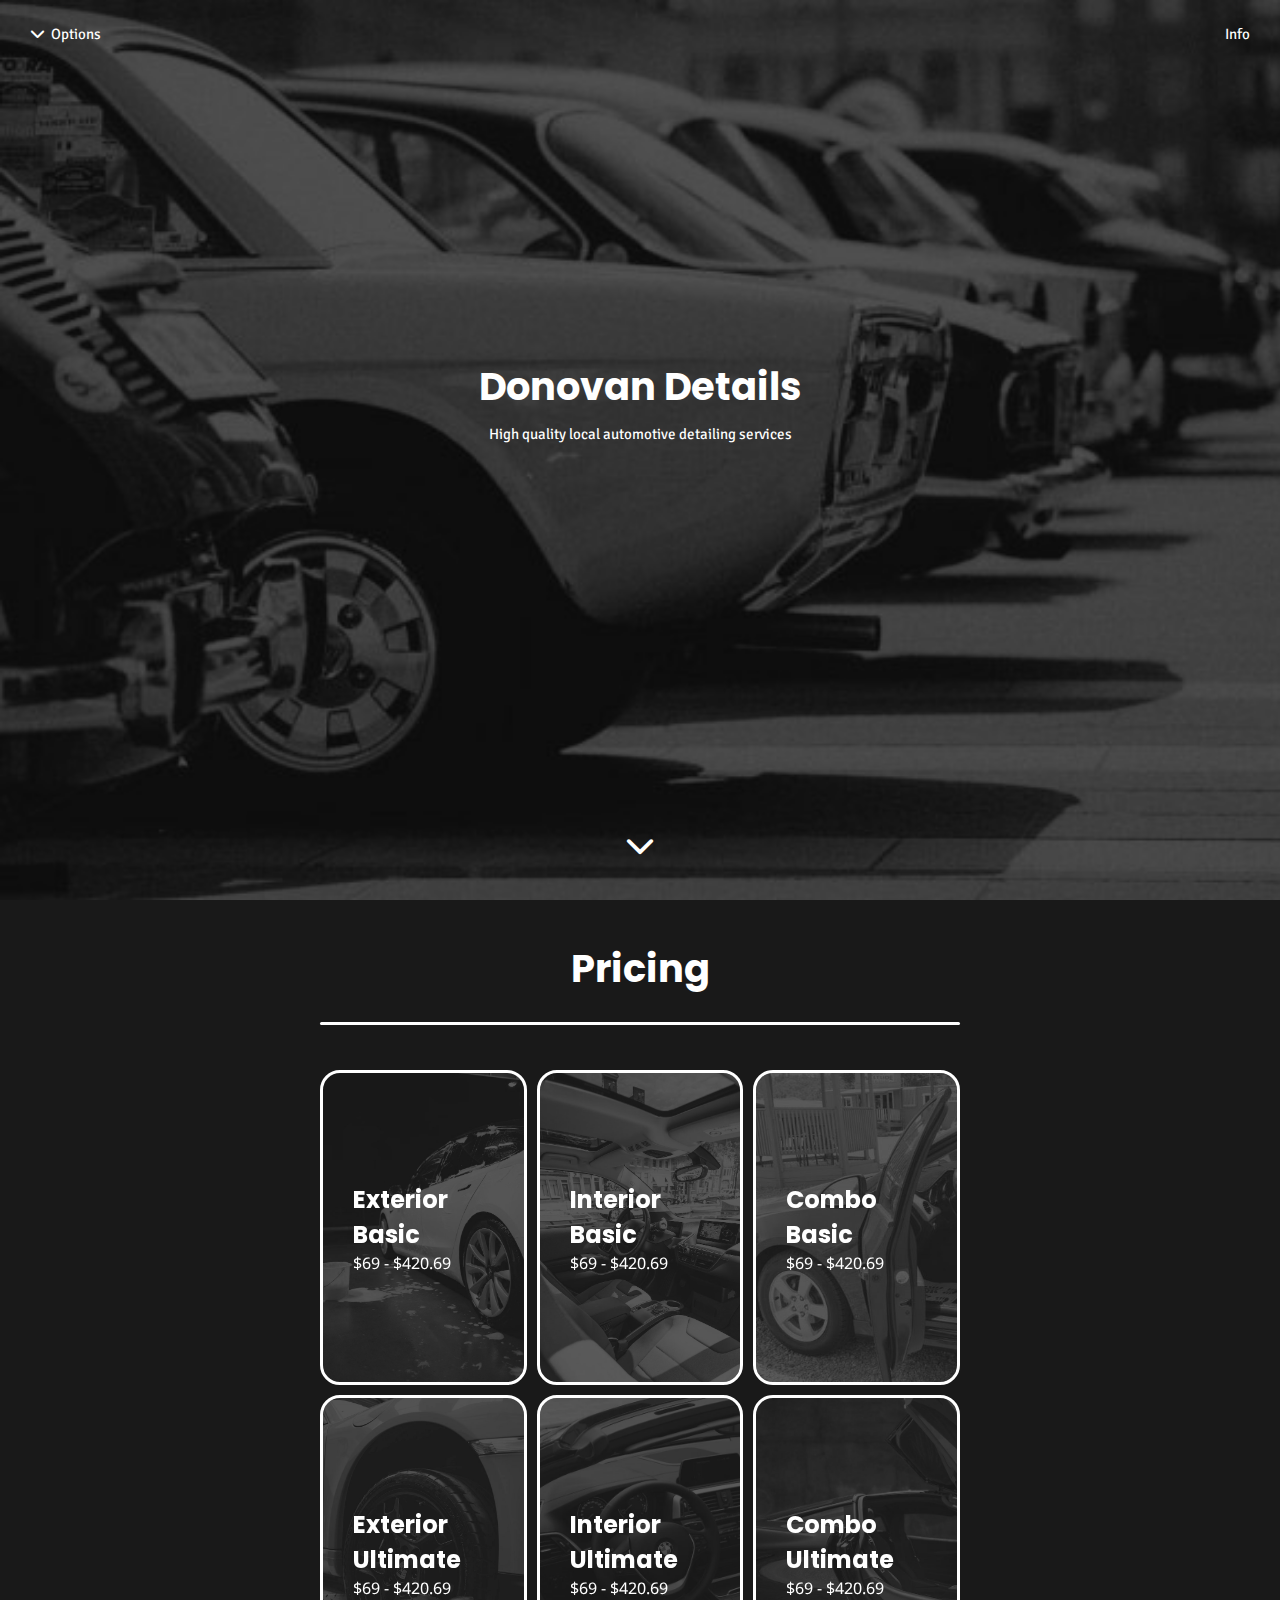
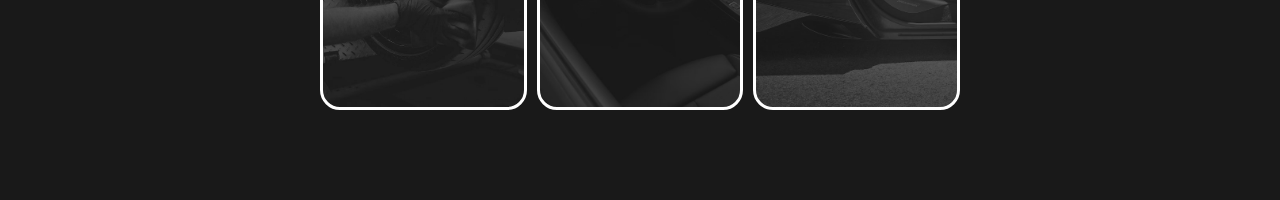
==== index.html @ 8e9cc40d "yuh" ====
<!DOCTYPE html>
        <html lang="en">
            <head>
                <meta charset="UTF-8">
                <meta http-equiv="X-UA-Compatible" content="IE=edge">
                <meta name="viewport" content="width=device-width, initial-scale=1.0">
                <link rel="stylesheet" href="style.css">
                <link href="/fontawesome/css/fontawesome.css" rel="stylesheet">
                <link href="/fontawesome/css/solid.css" rel="stylesheet">
                <script src="main.js"></script>
                <script src="index.js" defer></script>
                <title>Donovan Details</title>
            </head>
            <body>
                <div class="banner">
                    <nav>
                        <h3 id="optionsdd"><a href=""><i class="fas fa-chevron-down"></i>Options</a>
                        
                        </h3>
                        <h3><a href="">Info</a></h3>
                    </nav>
                    <div class="title">
                        <h1><span>D</span><span>o</span><span>n</span><span>o</span><span>v</span><span>a</span><span>n</span> <span>D</span><span>e</span><span>t</span><span>a</span><span>i</span><span>l</span><span>s</span></h1>
                        <h3><span>High quality local automotive detailing services</span></h3>
                    </div>
                    <i id="scrolldown" class="downarrow fas fa-chevron-down"></i>
                </div>
                <div id="price" class="pricing">
                    <h1><span>P</span><span>r</span><span>i</span><span>c</span><span>i</span><span>n</span><span>g</span></h1>
                    <div class="line"></div>
                    <div class="options">
                        <span onclick="transitionToPage('optionpages/eb.html')" style="background-image: url('assets/eb.jpg'); background-size: cover;">
                            <h2>Exterior Basic</h2>
                            <p>$69 - $420.69</p>
                        </span>
                        <span onclick="transitionToPage('optionpages/ib.html')" style="background-image: url('assets/ib.jpg'); background-size: cover;">
                            <h2>Interior Basic</h2>
                            <p>$69 - $420.69</p>
                        </span>
                        <span onclick="transitionToPage('optionpages/cb.html')" style="background-image: url('assets/cb.jpg'); background-size: cover;">
                            <h2>Combo Basic</h2>
                            <p>$69 - $420.69</p>
                        </span>   
                        <span onclick="transitionToPage('optionpages/eu.html')" style="background-image: url('assets/eu.jpg'); background-size: cover;">
                            <h2>Exterior Ultimate</h2>
                            <p>$69 - $420.69</p>
                        </span>
                        <span onclick="transitionToPage('optionpages/iu.html')" style="background-image: url('assets/iu.jpg'); background-size: cover;">
                            <h2>Interior Ultimate</h2>
                            <p>$69 - $420.69</p>
                        </span>                   
                        <span onclick="transitionToPage('optionpages/cu.html')" style="background-image: url('assets/cu.jpg'); background-size: cover;">
                            <h2>Combo Ultimate</h2>
                            <p>$69 - $420.69</p>
                        </span>
                    </div>
                </div>
                <div id="mousefollow"></div>
            </body>
        </html>
---- style.css ----
@import url('https://fonts.googleapis.com/css2?family=Noto+Sans&family=Poppins:wght@700&family=Signika+Negative&display=swap');

:root{
    --background: #191919;
    --hover-accent: #912727;
    --primary-accent: #FFFFFF
}

*{
    margin:0px;
    padding:0px;
}
body{
    margin: 0px;
    padding: 0px;
    background-color: var(--background);
    opacity: 0;
    transition: opacity .1s;
}
nav{
    position: absolute;
    top: 0;
    display: flex;
    flex-direction: row;
    justify-content: space-between;
    width: 100%;
    padding: 25px 30px;
    box-sizing: border-box;
}
.banner{
    display: flex;
    justify-content: center;
    align-items: center;
    text-align: center;
    height: 100vh;
    background-image: url("assets/background.jpg");
    background-size: cover;
}
.title{
    display: grid;
    row-gap: 10px;
    margin-bottom: 100px;
    padding: 0px 40px;
}
.downarrow{
    position: absolute;
    bottom: 40px;
    font-size: 30px;
    color: var(--primary-accent);
    transition: .2s;
}
.downarrow:hover{
    font-size: 35px;
    color: var(--hover-accent);
    cursor: pointer;
}
h1{
    font-family: 'Poppins', sans-serif;
    font-weight: 700;
    color: var(--primary-accent);
    font-size: clamp(33px,3vw,69px);
    text-align: center;
    cursor: default;
    user-select: none;
}
span{
    transition: .2s;
    cursor: default;
}
span:hover{
    color: var(--hover-accent);
}
h2{
    color: var(--primary-accent);
    font-family: 'Poppins', sans-serif;
    cursor: default;
    font-weight: 700;
}
h3{
    color: var(--primary-accent);
    font-family: 'Signika Negative', sans-serif;
    font-weight: 400;
    font-size: clamp(15px,1vw,19px);
    cursor: default;
}
p{
    color: var(--primary-accent);
    font-family: 'Noto Sans', sans-serif;
    font-weight: 400;
}
.pricing{
    height: 100vh;
    padding: 40px 0px;
    box-sizing: border-box;
}

.line{
    background-color: var(--primary-accent);
    border-radius: 5px;
    height: 3px;
    width: clamp(250px,50vw,1000px);
    margin: 45px auto;
    margin-top: 25px;
    transition: .2s;
}
.line:hover{
    background-color: var(--hover-accent);
}
.options{
    box-sizing: border-box;
    height: auto;
    margin: auto;
    width: clamp(250px,50vw,920px);
    padding: 0px 0px;
    display: grid;
    grid: 35vh 35vh / auto auto auto;
    row-gap: 10px;
    column-gap: 10px;
    color: var(--primary-accent);
}
.options > span{
    transition: .2s;
    display: flex;
    flex-direction: column;
    justify-content: center;
    align-items: left;
    border-radius: 20px;
    cursor: pointer;
    border-color: var(--primary-accent);
    background-clip: padding-box;
    border-width: 3px;
    border-style: solid;
    padding: 30px;
    text-decoration: none;
    filter: saturate(0%);
}

.options > span:hover{
    border-color: var(--hover-accent);
    filter: saturate(100%)
}
.options:hover span:not(:hover){
    filter: brightness(80%) saturate(0%);
    border-color: #777777;
}

@media only screen and (max-width: 1010px) {
    .options {
        grid: 35vh 35vh 35vh 35vh 35vh 35vh / auto;
        margin-bottom: 40px;
    }
}

.options > span > *{
    display: block;
    text-align: left;
    user-select: none;
}

#optionsdd > * > *{
    padding-right: 6px;
}

a{
    color: var(--primary-accent);
    text-decoration: none;
}
---- fontawesome/css/solid.css ----
/*!
 * Font Awesome Free 6.4.0 by @fontawesome - https://fontawesome.com
 * License - https://fontawesome.com/license/free (Icons: CC BY 4.0, Fonts: SIL OFL 1.1, Code: MIT License)
 * Copyright 2023 Fonticons, Inc.
 */
:root, :host {
  --fa-style-family-classic: 'Font Awesome 6 Free';
  --fa-font-solid: normal 900 1em/1 'Font Awesome 6 Free'; }

@font-face {
  font-family: 'Font Awesome 6 Free';
  font-style: normal;
  font-weight: 900;
  font-display: block;
  src: url("../webfonts/fa-solid-900.woff2") format("woff2"), url("../webfonts/fa-solid-900.ttf") format("truetype"); }

.fas,
.fa-solid {
  font-weight: 900; }
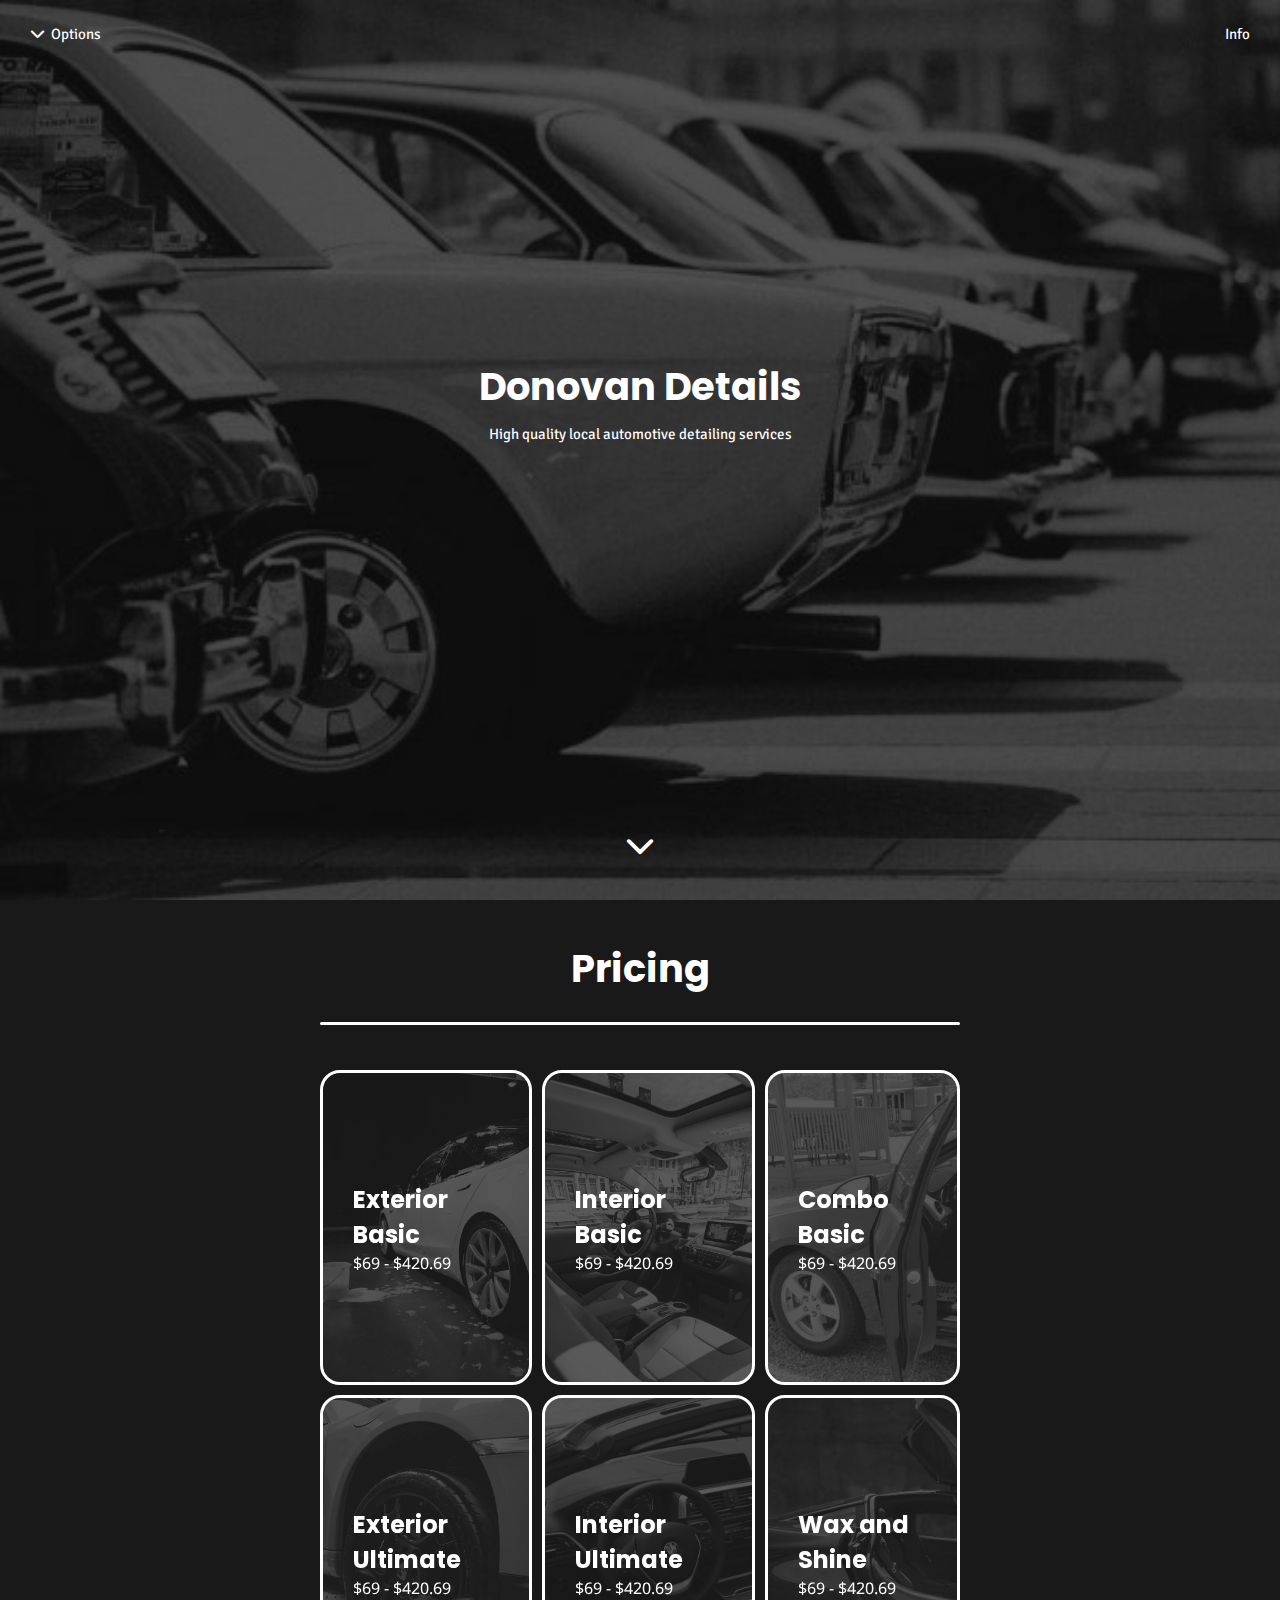
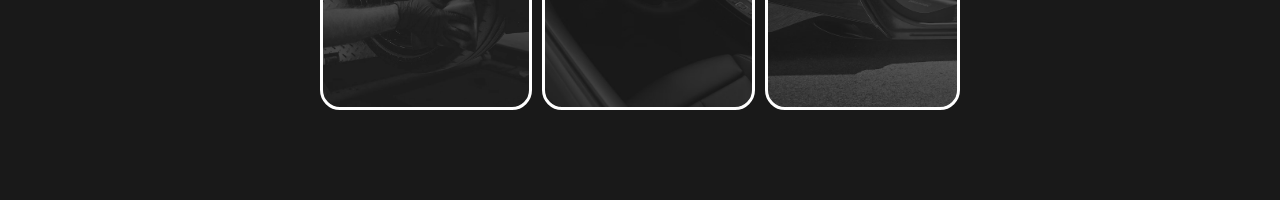
==== commit 07ca6459: "yuh" ====
--- a/index.html
+++ b/index.html
@@ -50,7 +50,7 @@
                             <p>$69 - $420.69</p>
                         </span>                   
                         <span onclick="transitionToPage('optionpages/cu.html')" style="background-image: url('assets/cu.jpg'); background-size: cover;">
-                            <h2>Combo Ultimate</h2>
+                            <h2>Wax and Shine</h2>
                             <p>$69 - $420.69</p>
                         </span>
                     </div>
--- a/style.css
+++ b/style.css
@@ -88,6 +88,13 @@
     font-family: 'Noto Sans', sans-serif;
     font-weight: 400;
 }
+li{
+    color: var(--primary-accent);
+    font-family: 'Noto Sans', sans-serif;
+    font-weight: 400;
+    text-indent: 5px;
+    margin-left: 25px;
+}
 .pricing{
     height: 100vh;
     padding: 40px 0px;
@@ -165,3 +172,10 @@
     color: var(--primary-accent);
     text-decoration: none;
 }
+img{
+    width: 35vw;
+    padding: 10px 0px;
+}
+.content{
+    line-height: 40px;
+}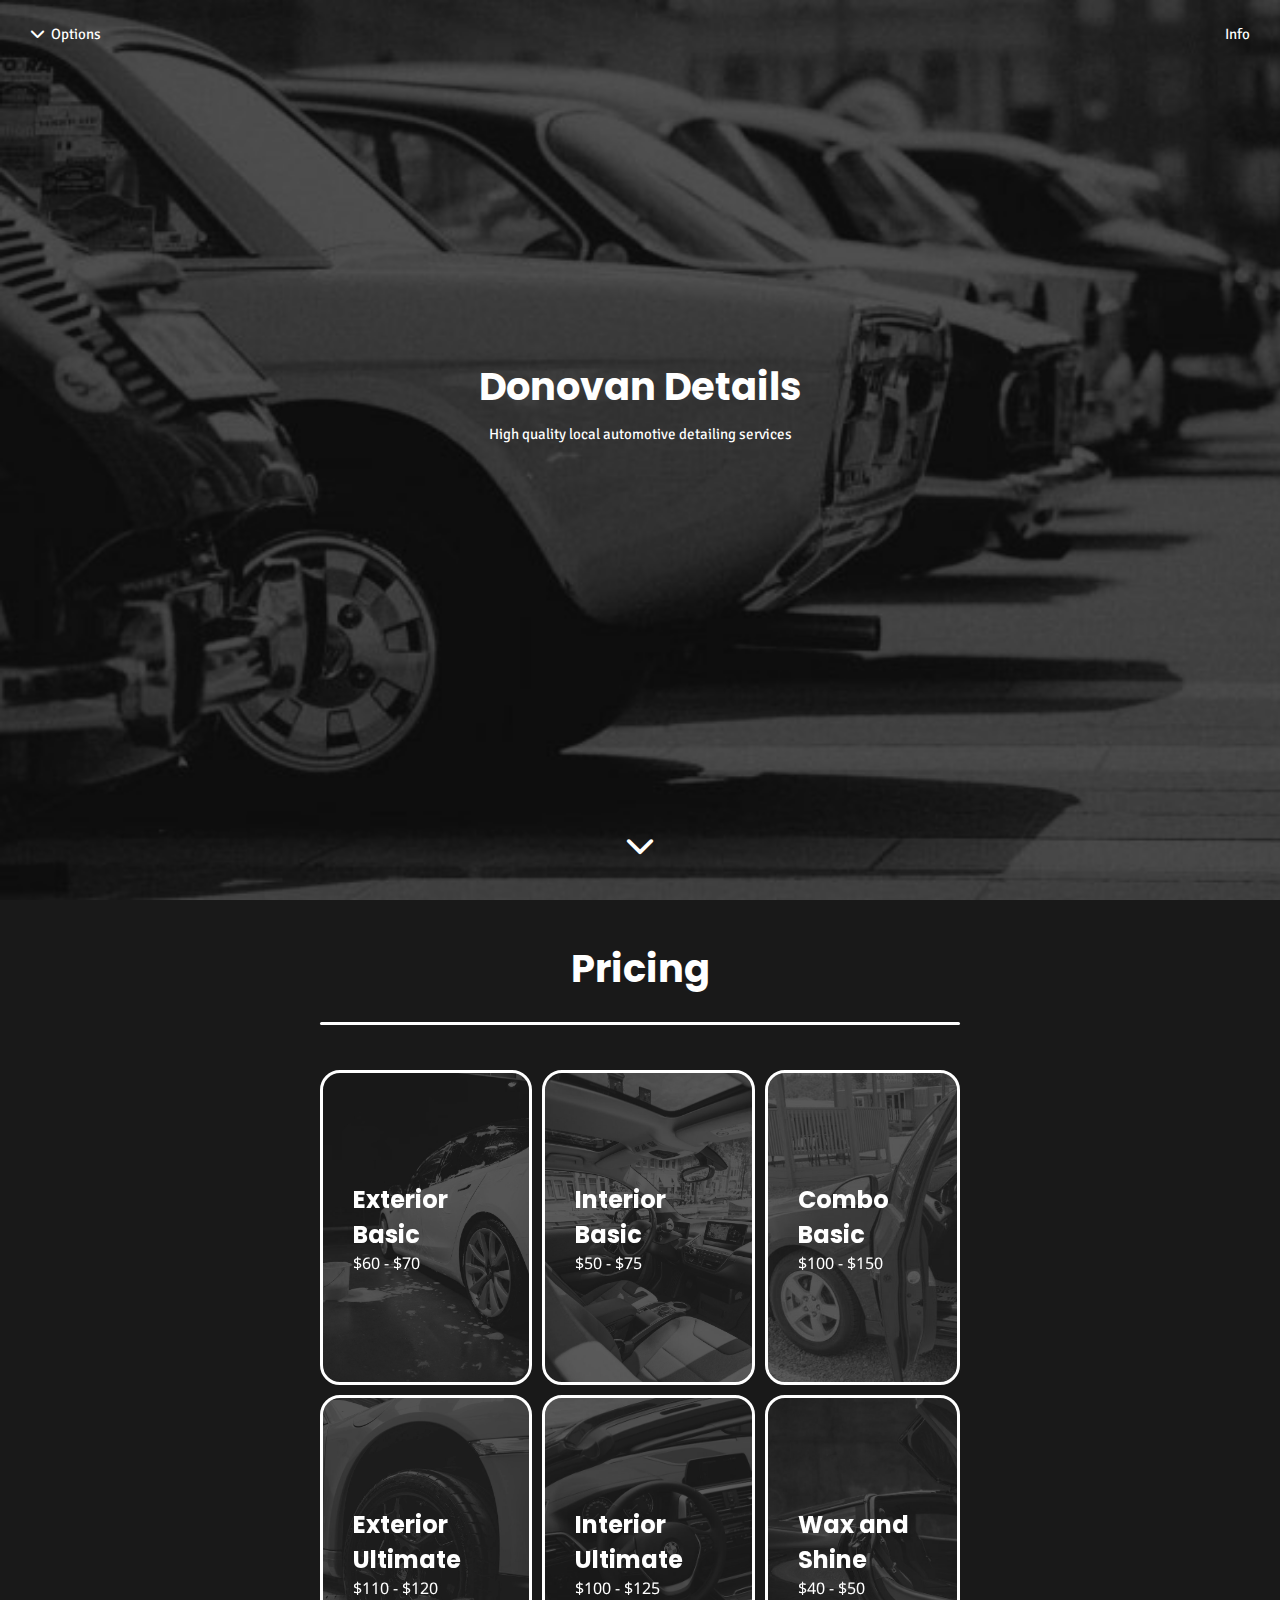
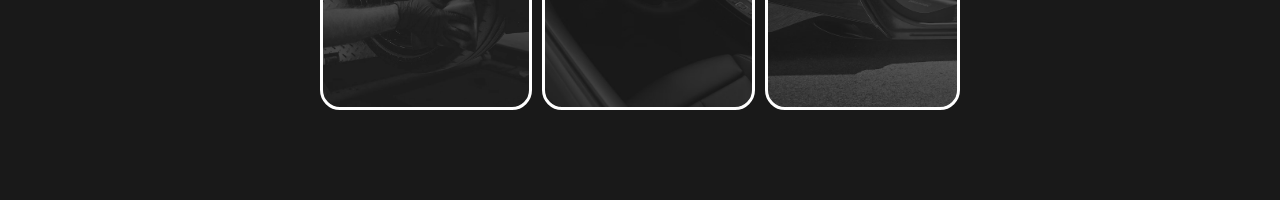
==== commit a51f96f6: "Update index.html" ====
--- a/index.html
+++ b/index.html
@@ -31,30 +31,30 @@
                     <div class="options">
                         <span onclick="transitionToPage('optionpages/eb.html')" style="background-image: url('assets/eb.jpg'); background-size: cover;">
                             <h2>Exterior Basic</h2>
-                            <p>$69 - $420.69</p>
+                            <p>$60 - $70</p>
                         </span>
                         <span onclick="transitionToPage('optionpages/ib.html')" style="background-image: url('assets/ib.jpg'); background-size: cover;">
                             <h2>Interior Basic</h2>
-                            <p>$69 - $420.69</p>
+                            <p>$50 - $75</p>
                         </span>
                         <span onclick="transitionToPage('optionpages/cb.html')" style="background-image: url('assets/cb.jpg'); background-size: cover;">
                             <h2>Combo Basic</h2>
-                            <p>$69 - $420.69</p>
+                            <p>$100 - $150</p>
                         </span>   
                         <span onclick="transitionToPage('optionpages/eu.html')" style="background-image: url('assets/eu.jpg'); background-size: cover;">
                             <h2>Exterior Ultimate</h2>
-                            <p>$69 - $420.69</p>
+                            <p>$110 - $120</p>
                         </span>
                         <span onclick="transitionToPage('optionpages/iu.html')" style="background-image: url('assets/iu.jpg'); background-size: cover;">
                             <h2>Interior Ultimate</h2>
-                            <p>$69 - $420.69</p>
+                            <p>$100 - $125</p>
                         </span>                   
                         <span onclick="transitionToPage('optionpages/cu.html')" style="background-image: url('assets/cu.jpg'); background-size: cover;">
                             <h2>Wax and Shine</h2>
-                            <p>$69 - $420.69</p>
+                            <p>$40 - $50</p>
                         </span>
                     </div>
                 </div>
                 <div id="mousefollow"></div>
             </body>
-        </html>+        </html>
